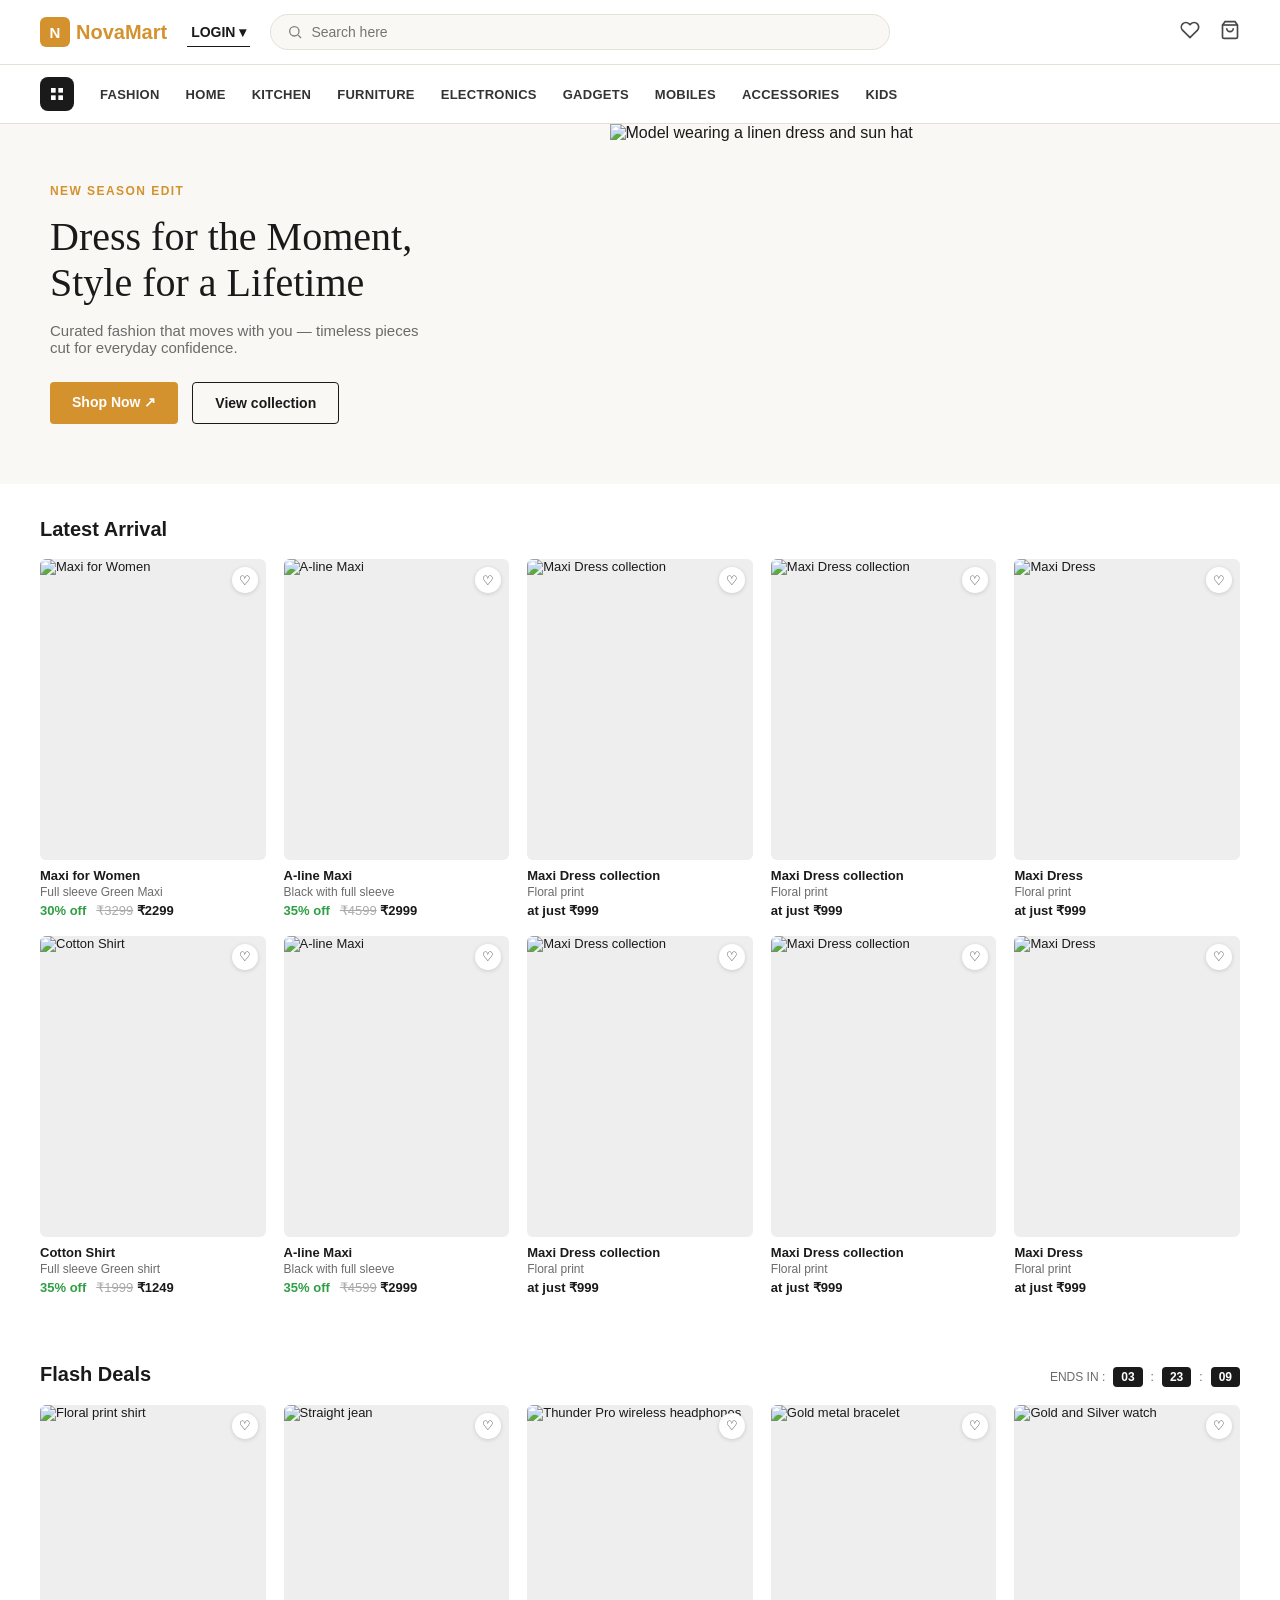
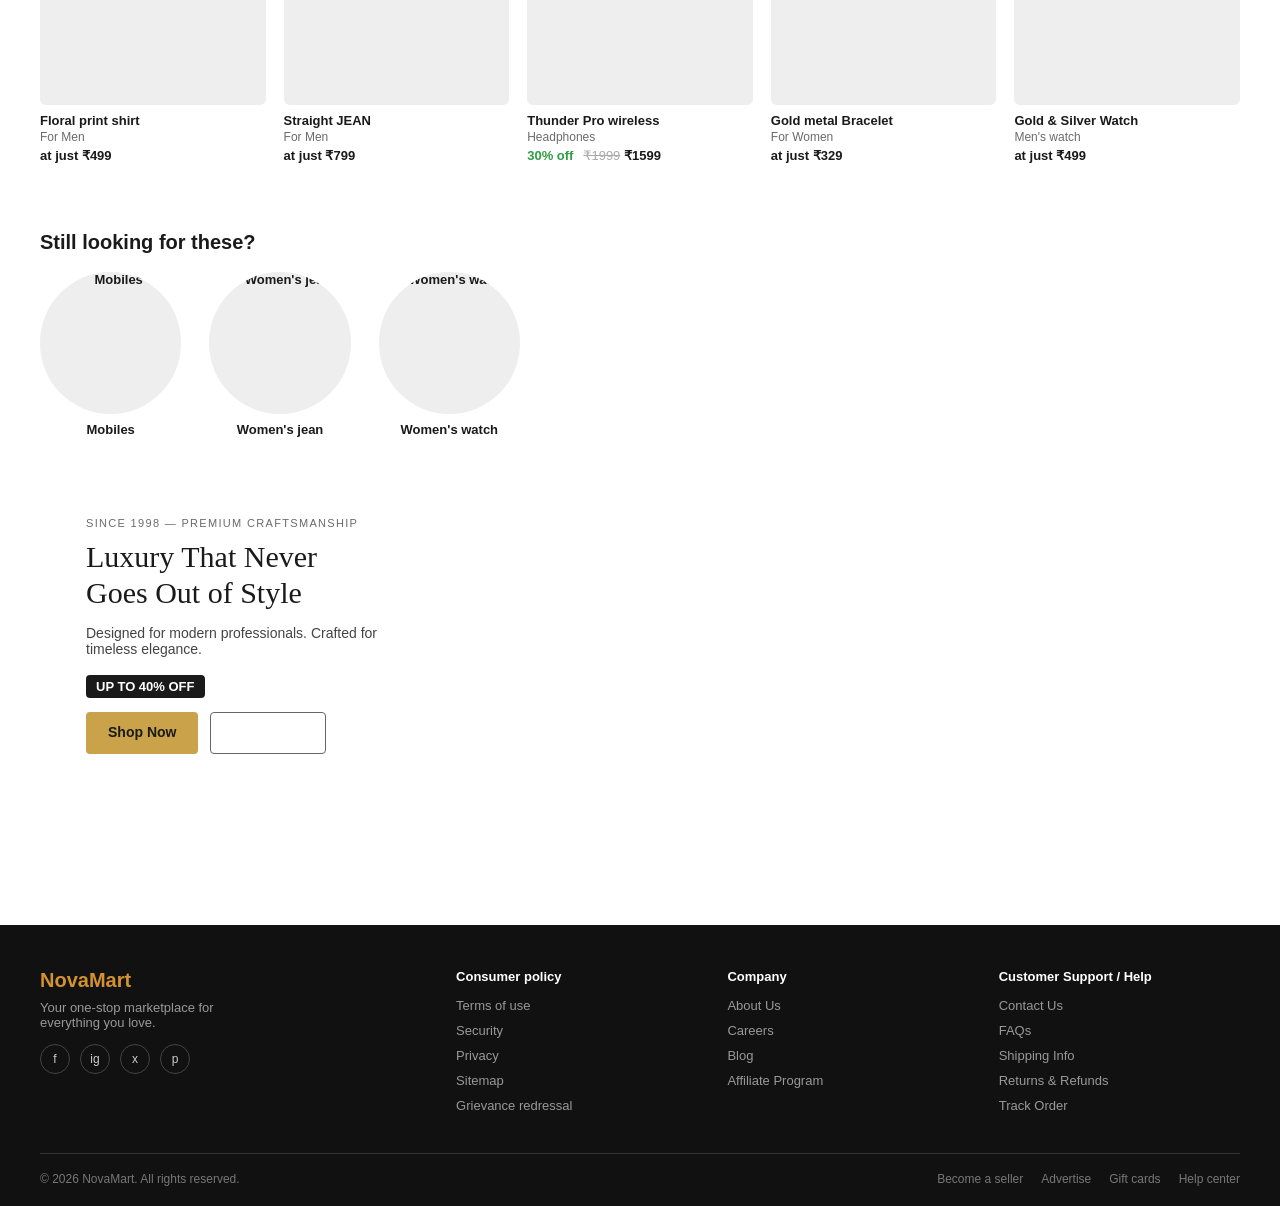
==== index.html @ b5a4a032 "Add files via upload" ====
<!DOCTYPE html>
<html lang="en">
<head>
<meta charset="UTF-8">
<title>NovaMart — Home</title>
<meta name="viewport" content="width=device-width, initial-scale=1.0">
<link rel="stylesheet" href="style.css">
</head>
<body>

<header>
  <div class="topbar">
    <a class="logo" href="index.html"><span class="mark">N</span> NovaMart</a>
    <a class="login-link">LOGIN ▾</a>
    <div class="search-bar">
      <svg width="16" height="16" viewBox="0 0 24 24" fill="none" stroke="currentColor" stroke-width="2"><circle cx="11" cy="11" r="7"/><line x1="21" y1="21" x2="16.65" y2="16.65"/></svg>
      <input type="text" placeholder="Search here">
    </div>
    <div class="icon-group">
      <a class="icon-btn" href="#"><svg viewBox="0 0 24 24" fill="none" stroke="currentColor" stroke-width="2"><path d="M20.8 4.6a5.5 5.5 0 0 0-7.8 0L12 5.6l-1-1a5.5 5.5 0 1 0-7.8 7.8l1 1L12 21l7.8-7.6 1-1a5.5 5.5 0 0 0 0-7.8z"/></svg></a>
      <a class="icon-btn" href="#"><svg viewBox="0 0 24 24" fill="none" stroke="currentColor" stroke-width="2"><path d="M6 2 3 6v14a2 2 0 0 0 2 2h14a2 2 0 0 0 2-2V6l-3-4Z"/><path d="M3 6h18"/><path d="M16 10a4 4 0 0 1-8 0"/></svg></a>
    </div>
  </div>
  <nav class="category-nav">
    <span class="grid-icon"><svg width="16" height="16" viewBox="0 0 24 24" fill="currentColor"><rect x="3" y="3" width="7" height="7"/><rect x="14" y="3" width="7" height="7"/><rect x="3" y="14" width="7" height="7"/><rect x="14" y="14" width="7" height="7"/></svg></span>
    <a href="category.html">FASHION</a>
    <a href="index.html">HOME</a>
    <a href="category.html">KITCHEN</a>
    <a href="category.html">FURNITURE</a>
    <a href="category.html">ELECTRONICS</a>
    <a href="category.html">GADGETS</a>
    <a href="category.html">MOBILES</a>
    <a href="category.html">ACCESSORIES</a>
    <a href="category.html">KIDS</a>
  </nav>
</header>

<section class="hero">
  <div class="hero-copy">
    <span class="hero-eyebrow">New Season Edit</span>
    <h1>Dress for the Moment,<br>Style for a Lifetime</h1>
    <p>Curated fashion that moves with you — timeless pieces cut for everyday confidence.</p>
    <div class="hero-ctas">
      <a class="btn-solid" href="category.html">Shop Now ↗</a>
      <a class="btn-outline" href="category.html">View collection</a>
    </div>
  </div>
  <div class="hero-image">
    <img src="images/hero.jpg" alt="Model wearing a linen dress and sun hat">
  </div>
</section>

<section class="section">
  <div class="section-head"><h2>Latest Arrival</h2></div>
  <div class="product-grid">
    <div class="product-card">
      <div class="product-thumb"><img src="images/maxi-green.jpg" alt="Maxi for Women"><span class="wishlist-dot">♡</span></div>
      <h3>Maxi for Women</h3>
      <p class="desc">Full sleeve Green Maxi</p>
      <p class="price"><span class="off">30% off</span><span class="strike">₹3299</span> ₹2299</p>
    </div>
    <div class="product-card">
      <div class="product-thumb"><img src="images/maxi-black.jpg" alt="A-line Maxi"><span class="wishlist-dot">♡</span></div>
      <h3>A-line Maxi</h3>
      <p class="desc">Black with full sleeve</p>
      <p class="price"><span class="off">35% off</span><span class="strike">₹4599</span> ₹2999</p>
    </div>
    <div class="product-card">
      <div class="product-thumb"><img src="images/maxi-blue-floral.jpg" alt="Maxi Dress collection"><span class="wishlist-dot">♡</span></div>
      <h3>Maxi Dress collection</h3>
      <p class="desc">Floral print</p>
      <p class="price">at just ₹999</p>
    </div>
    <div class="product-card">
      <div class="product-thumb"><img src="images/maxi-red-floral.jpg" alt="Maxi Dress collection"><span class="wishlist-dot">♡</span></div>
      <h3>Maxi Dress collection</h3>
      <p class="desc">Floral print</p>
      <p class="price">at just ₹999</p>
    </div>
    <div class="product-card">
      <div class="product-thumb"><img src="images/maxi-green.jpg" alt="Maxi Dress"><span class="wishlist-dot">♡</span></div>
      <h3>Maxi Dress</h3>
      <p class="desc">Floral print</p>
      <p class="price">at just ₹999</p>
    </div>
    <div class="product-card">
      <div class="product-thumb"><img src="images/cotton-shirt.jpg" alt="Cotton Shirt"><span class="wishlist-dot">♡</span></div>
      <h3>Cotton Shirt</h3>
      <p class="desc">Full sleeve Green shirt</p>
      <p class="price"><span class="off">35% off</span><span class="strike">₹1999</span> ₹1249</p>
    </div>
    <div class="product-card">
      <div class="product-thumb"><img src="images/maxi-mustard.jpg" alt="A-line Maxi"><span class="wishlist-dot">♡</span></div>
      <h3>A-line Maxi</h3>
      <p class="desc">Black with full sleeve</p>
      <p class="price"><span class="off">35% off</span><span class="strike">₹4599</span> ₹2999</p>
    </div>
    <div class="product-card">
      <div class="product-thumb"><img src="images/jeans-blue-1.jpg" alt="Maxi Dress collection"><span class="wishlist-dot">♡</span></div>
      <h3>Maxi Dress collection</h3>
      <p class="desc">Floral print</p>
      <p class="price">at just ₹999</p>
    </div>
    <div class="product-card">
      <div class="product-thumb"><img src="images/maxi-cream.jpg" alt="Maxi Dress collection"><span class="wishlist-dot">♡</span></div>
      <h3>Maxi Dress collection</h3>
      <p class="desc">Floral print</p>
      <p class="price">at just ₹999</p>
    </div>
    <div class="product-card">
      <div class="product-thumb"><img src="images/maxi-mustard.jpg" alt="Maxi Dress"><span class="wishlist-dot">♡</span></div>
      <h3>Maxi Dress</h3>
      <p class="desc">Floral print</p>
      <p class="price">at just ₹999</p>
    </div>
  </div>
</section>

<section class="section">
  <div class="section-head">
    <h2>Flash Deals</h2>
    <div class="timer-tag">ENDS IN : <b>03</b> : <b>23</b> : <b>09</b></div>
  </div>
  <div class="product-grid">
    <div class="product-card">
      <div class="product-thumb"><img src="images/shirt-men.jpg" alt="Floral print shirt"><span class="wishlist-dot">♡</span></div>
      <h3>Floral print shirt</h3>
      <p class="desc">For Men</p>
      <p class="price">at just ₹499</p>
    </div>
    <div class="product-card">
      <div class="product-thumb"><img src="images/jean-straight.jpg" alt="Straight jean"><span class="wishlist-dot">♡</span></div>
      <h3>Straight JEAN</h3>
      <p class="desc">For Men</p>
      <p class="price">at just ₹799</p>
    </div>
    <div class="product-card">
      <div class="product-thumb"><img src="images/headphones.jpg" alt="Thunder Pro wireless headphones"><span class="wishlist-dot">♡</span></div>
      <h3>Thunder Pro wireless</h3>
      <p class="desc">Headphones</p>
      <p class="price"><span class="off">30% off</span><span class="strike">₹1999</span> ₹1599</p>
    </div>
    <div class="product-card">
      <div class="product-thumb"><img src="images/bracelet-gold.jpg" alt="Gold metal bracelet"><span class="wishlist-dot">♡</span></div>
      <h3>Gold metal Bracelet</h3>
      <p class="desc">For Women</p>
      <p class="price">at just ₹329</p>
    </div>
    <div class="product-card">
      <div class="product-thumb"><img src="images/shirt-woman.jpg" alt="Gold and Silver watch"><span class="wishlist-dot">♡</span></div>
      <h3>Gold &amp; Silver Watch</h3>
      <p class="desc">Men's watch</p>
      <p class="price">at just ₹499</p>
    </div>
  </div>
</section>

<section class="section">
  <div class="section-head"><h2>Still looking for these?</h2></div>
  <div class="lookingfor-grid">
    <div class="lf-item"><div class="lf-thumb"><img src="images/lf-mobile.jpg" alt="Mobiles"></div>Mobiles</div>
    <div class="lf-item"><div class="lf-thumb"><img src="images/lf-jeans.jpg" alt="Women's jean"></div>Women's jean</div>
    <div class="lf-item"><div class="lf-thumb"><img src="images/lf-watch.jpg" alt="Women's watch"></div>Women's watch</div>
  </div>
</section>

<div class="promo-banner promo-photo-bg" style="background-image:url('images/promo-watch.jpg');">
  <div class="promo-copy promo-copy-dark">
    <div class="eyebrow">Since 1998 — Premium Craftsmanship</div>
    <h2>Luxury That Never<br>Goes Out of Style</h2>
    <p>Designed for modern professionals. Crafted for timeless elegance.</p>
    <span class="tag">UP TO 40% OFF</span>
    <div class="promo-ctas">
      <a class="btn-solid dark" href="category.html">Shop Now</a>
      <a class="btn-outline light dark-outline" href="category.html">View more</a>
    </div>
  </div>
</div>

<footer>
  <div class="footer-top">
    <div>
      <div class="footer-brand">NovaMart</div>
      <p>Your one-stop marketplace for everything you love.</p>
      <div class="social-row"><span>f</span><span>ig</span><span>x</span><span>p</span></div>
    </div>
    <div class="footer-col">
      <h4>Consumer policy</h4>
      <ul><li>Terms of use</li><li>Security</li><li>Privacy</li><li>Sitemap</li><li>Grievance redressal</li></ul>
    </div>
    <div class="footer-col">
      <h4>Company</h4>
      <ul><li>About Us</li><li>Careers</li><li>Blog</li><li>Affiliate Program</li></ul>
    </div>
    <div class="footer-col">
      <h4>Customer Support / Help</h4>
      <ul><li>Contact Us</li><li>FAQs</li><li>Shipping Info</li><li>Returns &amp; Refunds</li><li>Track Order</li></ul>
    </div>
  </div>
  <div class="footer-bottom">
    <span>© 2026 NovaMart. All rights reserved.</span>
    <div class="links"><span>Become a seller</span><span>Advertise</span><span>Gift cards</span><span>Help center</span></div>
  </div>
</footer>

</body>
</html>
---- style.css ----
/* NovaMart shared styles */
:root {
  --accent: #d4922f;
  --accent-dark: #b8791f;
  --ink: #1a1a1a;
  --footer-bg: #111111;
  --border: #e5e0d8;
  --cream: #faf8f5;
  --muted: #6b6b6b;
  --price-green: #2f9e44;
}

* { margin: 0; padding: 0; box-sizing: border-box; }

body {
  font-family: 'Helvetica Neue', Arial, sans-serif;
  color: var(--ink);
  background: #fff;
}

a { text-decoration: none; color: inherit; }
img { display: block; max-width: 100%; }
ul { list-style: none; }
button { font-family: inherit; cursor: pointer; border: none; background: none; }

/* ---------- Header ---------- */
.topbar {
  display: flex;
  align-items: center;
  gap: 20px;
  padding: 14px 40px;
  border-bottom: 1px solid var(--border);
}
.logo {
  display: flex;
  align-items: center;
  gap: 6px;
  font-weight: 700;
  font-size: 20px;
  color: var(--accent);
  white-space: nowrap;
}
.logo .mark {
  width: 30px;
  height: 30px;
  border-radius: 6px;
  background: var(--accent);
  color: #fff;
  display: flex;
  align-items: center;
  justify-content: center;
  font-size: 15px;
}
.login-link {
  font-size: 14px;
  font-weight: 600;
  white-space: nowrap;
  padding: 6px 4px;
  border-bottom: 1px solid var(--ink);
}
.search-bar {
  flex: 1;
  display: flex;
  align-items: center;
  background: var(--cream);
  border: 1px solid var(--border);
  border-radius: 22px;
  padding: 9px 16px;
  gap: 8px;
  max-width: 620px;
}
.search-bar input {
  border: none;
  background: transparent;
  outline: none;
  font-size: 14px;
  width: 100%;
  color: var(--muted);
}
.search-bar svg { flex-shrink: 0; opacity: .55; }
.location-pick {
  font-size: 12px;
  color: var(--muted);
  display: flex;
  align-items: center;
  gap: 4px;
  white-space: nowrap;
}
.icon-group {
  display: flex;
  align-items: center;
  gap: 20px;
  margin-left: auto;
}
.icon-btn { position: relative; opacity: .8; }
.icon-btn svg { width: 20px; height: 20px; }

.category-nav {
  display: flex;
  align-items: center;
  gap: 26px;
  padding: 12px 40px;
  border-bottom: 1px solid var(--border);
  font-size: 13px;
  font-weight: 600;
  letter-spacing: .02em;
  overflow-x: auto;
}
.category-nav .grid-icon {
  width: 34px;
  height: 34px;
  border-radius: 8px;
  background: var(--ink);
  color: #fff;
  display: flex;
  align-items: center;
  justify-content: center;
  flex-shrink: 0;
}
.category-nav a { white-space: nowrap; color: #333; }
.category-nav a:hover { color: var(--accent); }

/* ---------- Category header band (category page) ---------- */
.page-title-band {
  padding: 10px 40px;
  color: #999;
  font-size: 13px;
}
.category-nav.on-band { background: var(--accent); border-bottom: none; }
.category-nav.on-band a { color: #fff; }

/* ---------- Hero ---------- */
.hero {
  display: grid;
  grid-template-columns: 1fr 1.1fr;
  align-items: stretch;
  background: var(--cream);
}
.hero-copy {
  padding: 60px 50px;
  display: flex;
  flex-direction: column;
  justify-content: center;
  gap: 16px;
}
.hero-eyebrow {
  font-size: 12px;
  font-weight: 700;
  letter-spacing: .12em;
  color: var(--accent);
  text-transform: uppercase;
}
.hero-copy h1 {
  font-size: 40px;
  line-height: 1.15;
  font-weight: 500;
  font-family: Georgia, 'Times New Roman', serif;
}
.hero-copy p {
  color: var(--muted);
  font-size: 15px;
  max-width: 380px;
}
.hero-ctas { display: flex; gap: 14px; margin-top: 10px; }
.btn-solid {
  background: var(--accent);
  color: #fff;
  padding: 12px 22px;
  border-radius: 4px;
  font-size: 14px;
  font-weight: 600;
}
.btn-outline {
  border: 1px solid var(--ink);
  padding: 12px 22px;
  border-radius: 4px;
  font-size: 14px;
  font-weight: 600;
}
.hero-image { position: relative; overflow: hidden; }
.hero-image img { width: 100%; height: 100%; object-fit: cover; min-height: 340px; }

/* ---------- Sections ---------- */
.section { padding: 34px 40px; }
.section-head {
  display: flex;
  justify-content: space-between;
  align-items: baseline;
  margin-bottom: 18px;
}
.section-head h2 { font-size: 20px; font-weight: 700; }
.timer-tag {
  font-size: 12px;
  color: var(--muted);
  display: flex;
  gap: 8px;
  align-items: center;
}
.timer-tag b {
  background: var(--ink);
  color: #fff;
  padding: 3px 8px;
  border-radius: 4px;
  font-size: 12px;
}

.product-grid {
  display: grid;
  grid-template-columns: repeat(5, 1fr);
  gap: 18px;
}
.product-card { font-size: 13px; }
.product-thumb {
  position: relative;
  aspect-ratio: 3/4;
  border-radius: 6px;
  overflow: hidden;
  background: #eee;
  margin-bottom: 8px;
}
.product-thumb img { width: 100%; height: 100%; object-fit: cover; }
.wishlist-dot {
  position: absolute;
  top: 8px;
  right: 8px;
  width: 26px;
  height: 26px;
  border-radius: 50%;
  background: #fff;
  display: flex;
  align-items: center;
  justify-content: center;
  box-shadow: 0 1px 4px rgba(0,0,0,.15);
}
.product-card h3 { font-size: 13px; font-weight: 700; margin-bottom: 2px; }
.product-card .desc { color: var(--muted); font-size: 12px; margin-bottom: 4px; }
.product-card .price { font-size: 13px; font-weight: 700; }
.product-card .price .off { color: var(--price-green); font-weight: 700; margin-right: 6px; }
.product-card .price .strike { color: #aaa; text-decoration: line-through; font-weight: 400; margin-left: 4px; }

.lookingfor-grid {
  display: grid;
  grid-template-columns: repeat(3, 1fr);
  gap: 28px;
  max-width: 480px;
}
.lookingfor-grid .lf-item { text-align: center; font-size: 13px; font-weight: 600; }
.lookingfor-grid .lf-thumb {
  aspect-ratio: 1;
  border-radius: 50%;
  overflow: hidden;
  background: #eee;
  margin-bottom: 8px;
}
.lookingfor-grid .lf-thumb img { width: 100%; height: 100%; object-fit: cover; }

/* promo banner */
.promo-banner {
  background: linear-gradient(120deg, #2b2b2b, #1a1a1a);
  color: #fff;
  display: grid;
  grid-template-columns: 1fr 1fr;
  align-items: center;
  margin: 0 40px 34px;
  border-radius: 8px;
  overflow: hidden;
}
.promo-copy { padding: 46px; }
.promo-copy .eyebrow { font-size: 11px; color: #c9a24a; letter-spacing: .12em; text-transform: uppercase; margin-bottom: 10px; }
.promo-copy h2 { font-family: Georgia, serif; font-size: 30px; font-weight: 400; line-height: 1.2; margin-bottom: 14px; }
.promo-copy p { color: #bbb; font-size: 14px; margin-bottom: 18px; max-width: 320px; }
.promo-copy .tag { display: inline-block; background: #c9a24a; color: #1a1a1a; font-weight: 700; font-size: 13px; padding: 4px 10px; border-radius: 4px; margin-bottom: 14px; }
.promo-ctas { display: flex; gap: 12px; }
.btn-solid.dark { background: #c9a24a; color: #1a1a1a; }
.btn-outline.light { border-color: #666; color: #fff; }
.promo-image img { width: 100%; height: 100%; object-fit: cover; min-height: 320px; }

.promo-photo-bg {
  display: block;
  background-size: cover;
  background-position: center;
  min-height: 420px;
  position: relative;
}
.promo-copy-dark {
  padding: 46px;
  max-width: 480px;
  color: #1a1a1a;
}
.promo-copy-dark .eyebrow { color: #6b6b6b; }
.promo-copy-dark p { color: #444; }
.promo-copy-dark .tag { background: var(--ink); color: #fff; }
.dark-outline { border-color: var(--ink); color: var(--ink); }

/* ---------- Footer ---------- */
footer {
  background: var(--footer-bg);
  color: #ccc;
  padding: 44px 40px 20px;
}
.footer-top {
  display: grid;
  grid-template-columns: 1.6fr 1fr 1fr 1fr;
  gap: 30px;
  padding-bottom: 30px;
  border-bottom: 1px solid #333;
}
.footer-brand { font-weight: 700; font-size: 20px; color: var(--accent); margin-bottom: 8px; }
.footer-top p { font-size: 13px; color: #999; max-width: 220px; margin-bottom: 14px; }
.social-row { display: flex; gap: 10px; }
.social-row span {
  width: 30px; height: 30px; border-radius: 50%;
  border: 1px solid #444;
  display: flex; align-items: center; justify-content: center;
  font-size: 12px;
}
.footer-col h4 { font-size: 13px; margin-bottom: 14px; color: #fff; }
.footer-col ul li { font-size: 13px; color: #999; margin-bottom: 10px; }
.footer-bottom {
  display: flex;
  justify-content: space-between;
  padding-top: 18px;
  font-size: 12px;
  color: #777;
  flex-wrap: wrap;
  gap: 10px;
}
.footer-bottom .links { display: flex; gap: 18px; }

/* ---------- Category page grid ---------- */
.cat-icon-grid {
  display: grid;
  grid-template-columns: repeat(6, 1fr);
  gap: 24px;
  text-align: center;
}
.cat-icon-grid .ci-thumb {
  width: 74px; height: 74px; border-radius: 50%;
  overflow: hidden; background: #eee; margin: 0 auto 10px;
}
.cat-icon-grid .ci-thumb img { width: 100%; height: 100%; object-fit: cover; }
.cat-icon-grid span { font-size: 13px; font-weight: 600; }

.launch-grid {
  display: grid;
  grid-template-columns: repeat(6, 1fr);
  gap: 16px;
}
.launch-card { border-radius: 8px; overflow: hidden; background: #eee; aspect-ratio: 3/4.2; position: relative; }
.launch-card img { width: 100%; height: 100%; object-fit: cover; }
.launch-card .label { position: absolute; bottom: 0; left: 0; right: 0; padding: 10px; background: linear-gradient(0deg, rgba(0,0,0,.6), transparent); color: #fff; font-size: 11px; }

.brand-grid { display: grid; grid-template-columns: repeat(3, 1fr); gap: 20px; }
.brand-card { border-radius: 8px; overflow: hidden; background: #f2f2f2; padding: 20px; display: flex; align-items: center; gap: 14px; }
.brand-card img { width: 70px; height: 70px; object-fit: contain; }
.brand-card .bname { font-weight: 700; font-size: 13px; }
.brand-card .btag { font-size: 12px; color: var(--muted); }

/* ---------- Product page ---------- */
.breadcrumb { padding: 14px 40px 0; font-size: 12px; color: var(--muted); }
.product-detail {
  display: grid;
  grid-template-columns: 1fr 1fr 300px;
  gap: 36px;
  padding: 24px 40px;
}
.gallery-main { aspect-ratio: 4/5; border-radius: 8px; overflow: hidden; background: #eee; margin-bottom: 10px; }
.gallery-main img { width: 100%; height: 100%; object-fit: cover; }
.gallery-thumbs { display: flex; gap: 8px; }
.gallery-thumbs div { width: 60px; height: 60px; border-radius: 6px; overflow: hidden; background: #eee; border: 1px solid var(--border); }
.gallery-thumbs img { width: 100%; height: 100%; object-fit: cover; }

.pd-info h1 { font-size: 20px; font-weight: 700; margin-bottom: 12px; line-height: 1.4; }
.pd-attrs { display: flex; gap: 40px; margin-bottom: 16px; font-size: 13px; }
.pd-attrs div span { display: block; color: var(--muted); font-size: 12px; margin-bottom: 4px; }
.size-row { display: flex; gap: 8px; margin: 14px 0; }
.size-row button {
  width: 36px; height: 36px; border-radius: 50%;
  border: 1px solid var(--border); font-size: 12px; font-weight: 600;
}
.size-row button.active { background: var(--ink); color: #fff; border-color: var(--ink); }
.pd-price { font-size: 22px; font-weight: 700; margin: 14px 0; }
.pd-rating { display: inline-flex; align-items: center; gap: 6px; background: #eafbea; color: var(--price-green); font-weight: 700; font-size: 13px; padding: 4px 10px; border-radius: 4px; margin-bottom: 16px; }
.pd-details-table { font-size: 13px; margin-top: 16px; }
.pd-details-table div { display: flex; justify-content: space-between; padding: 7px 0; border-bottom: 1px solid var(--border); color: var(--muted); }
.pd-details-table div b { color: var(--ink); font-weight: 600; }

.seller-card { border: 1px solid var(--border); border-radius: 8px; padding: 16px; }
.seller-card .sname { font-weight: 700; font-size: 14px; margin-bottom: 4px; }
.seller-card .sbadge { font-size: 11px; background: var(--cream); color: var(--accent); padding: 2px 8px; border-radius: 10px; margin-left: 6px; }
.seller-stats { display: flex; justify-content: space-between; margin: 12px 0; font-size: 12px; text-align: center; }
.seller-stats div b { display: block; font-size: 14px; }
.review-bars { margin: 12px 0; }
.review-bars .rb-row { display: flex; align-items: center; gap: 8px; font-size: 11px; margin-bottom: 4px; }
.review-bars .rb-track { flex: 1; height: 5px; background: #eee; border-radius: 3px; overflow: hidden; }
.review-bars .rb-fill { height: 100%; background: var(--accent); }
.buy-buttons { display: flex; flex-direction: column; gap: 10px; margin-top: 14px; }
.buy-buttons button { padding: 12px; border-radius: 4px; font-weight: 700; font-size: 14px; }
.buy-buttons .cart-btn { background: var(--accent); color: #fff; }
.buy-buttons .buy-btn { border: 1px solid var(--ink); }

.related-scroll { display: grid; grid-template-columns: repeat(5, 1fr); gap: 18px; }

@media (max-width: 900px) {
  .hero { grid-template-columns: 1fr; }
  .product-grid, .launch-grid, .related-scroll { grid-template-columns: repeat(2, 1fr); }
  .cat-icon-grid { grid-template-columns: repeat(3, 1fr); }
  .product-detail { grid-template-columns: 1fr; }
  .footer-top { grid-template-columns: 1fr 1fr; }
}
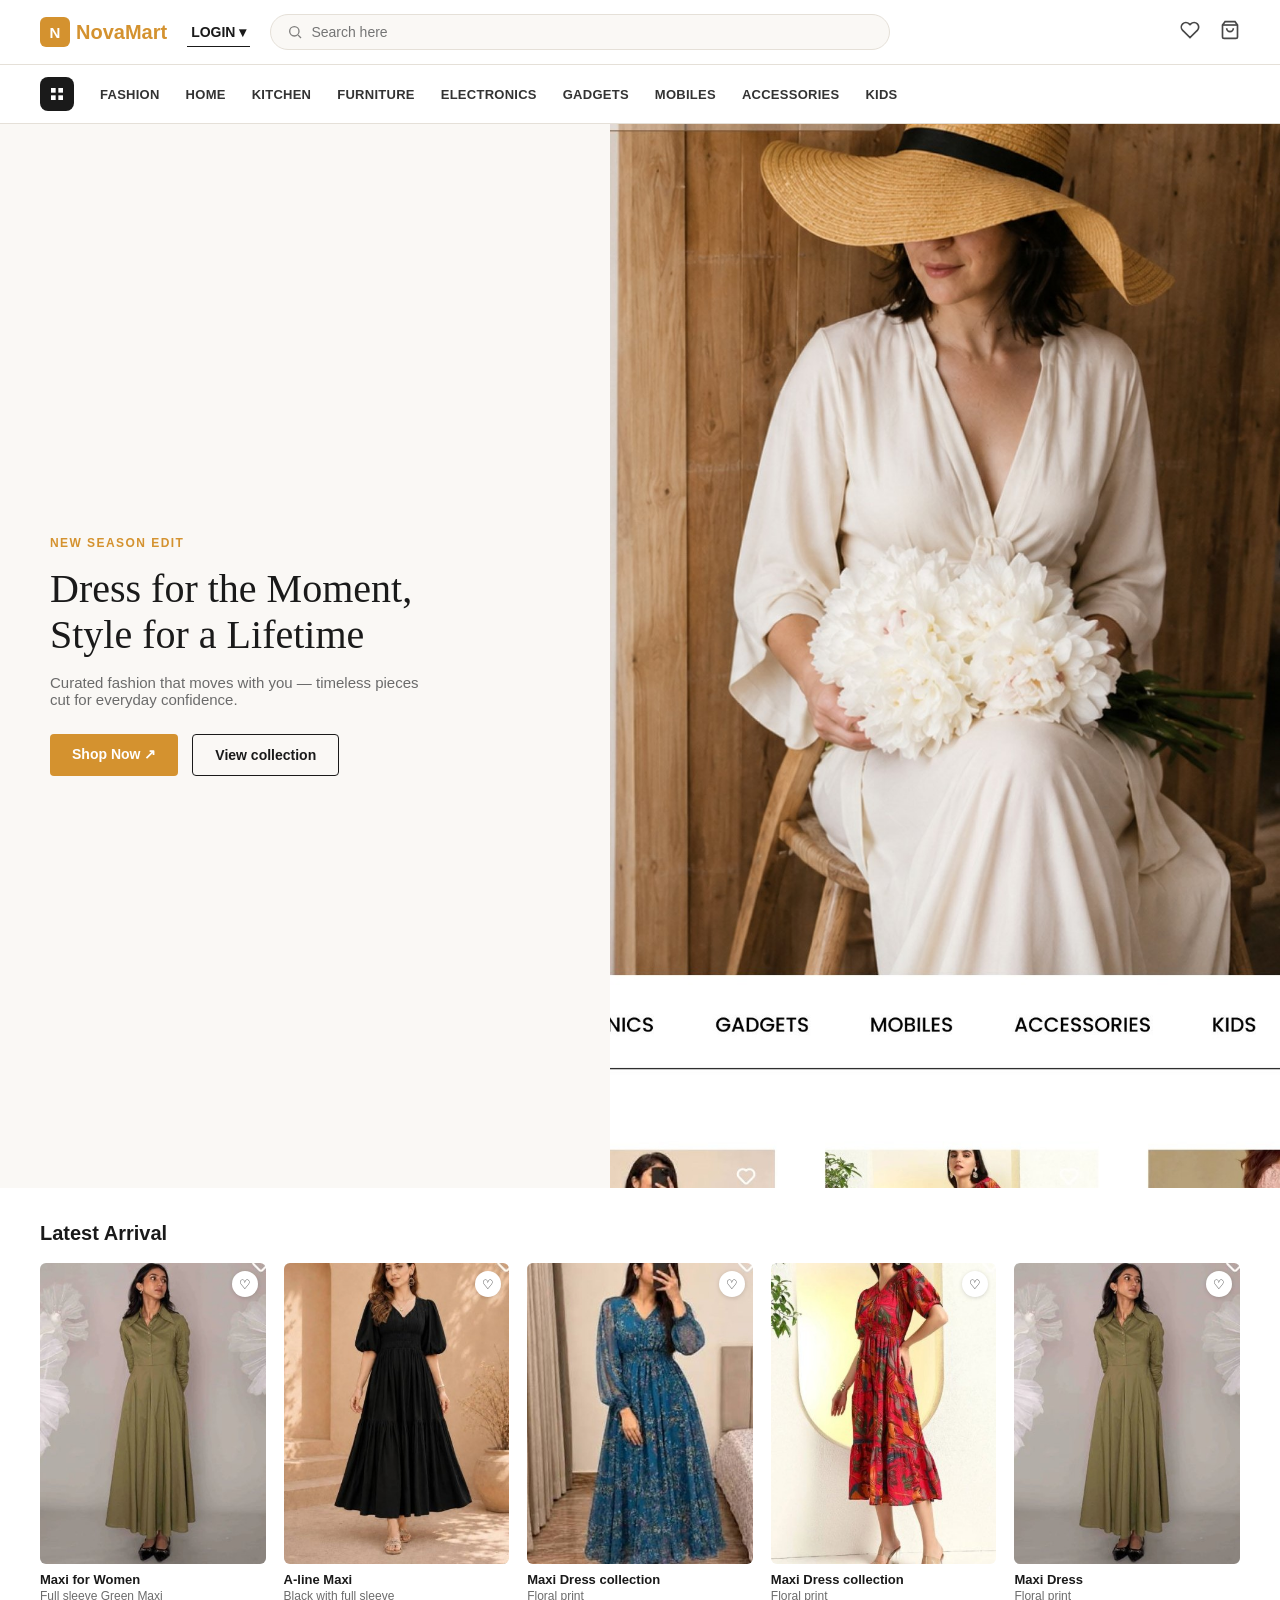
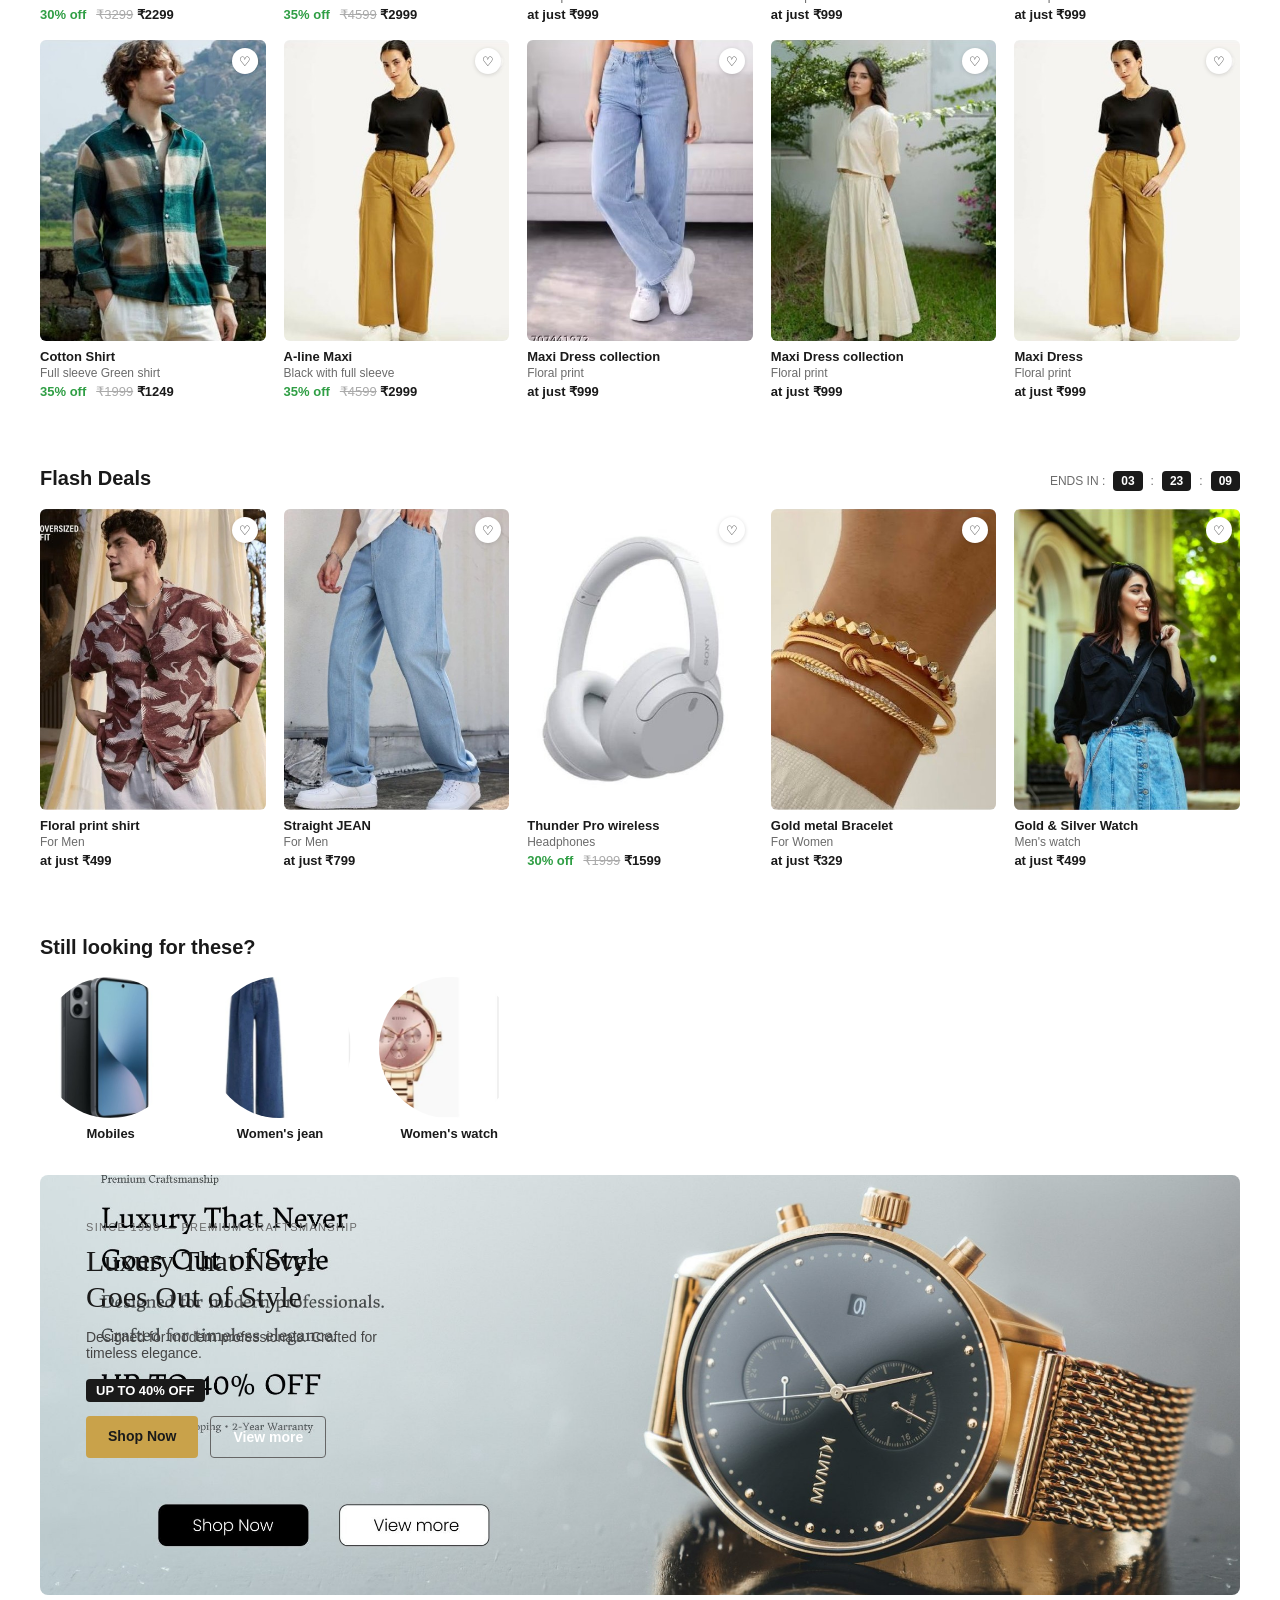
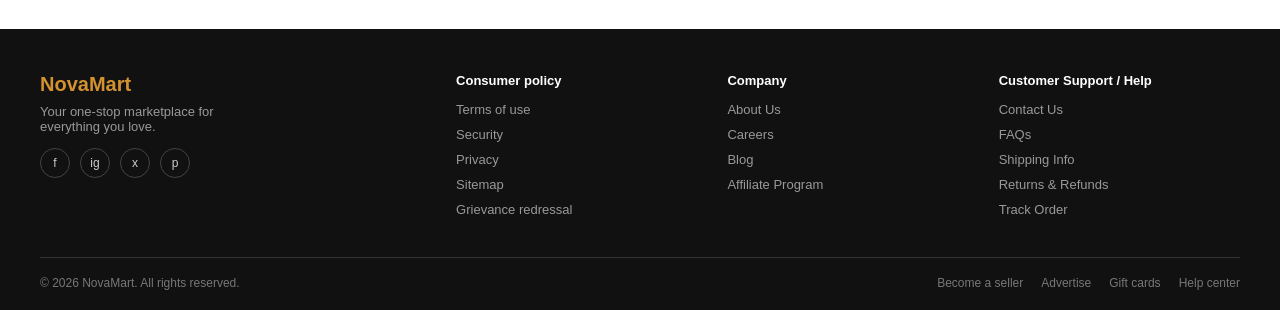
==== commit 4b00cf34: "fix image paths" ====
--- a/index.html
+++ b/index.html
@@ -46,7 +46,7 @@
     </div>
   </div>
   <div class="hero-image">
-    <img src="images/hero.jpg" alt="Model wearing a linen dress and sun hat">
+    <img src="hero.jpg" alt="Model wearing a linen dress and sun hat">
   </div>
 </section>
 
@@ -54,61 +54,61 @@
   <div class="section-head"><h2>Latest Arrival</h2></div>
   <div class="product-grid">
     <div class="product-card">
-      <div class="product-thumb"><img src="images/maxi-green.jpg" alt="Maxi for Women"><span class="wishlist-dot">♡</span></div>
+      <div class="product-thumb"><img src="maxi-green.jpg" alt="Maxi for Women"><span class="wishlist-dot">♡</span></div>
       <h3>Maxi for Women</h3>
       <p class="desc">Full sleeve Green Maxi</p>
       <p class="price"><span class="off">30% off</span><span class="strike">₹3299</span> ₹2299</p>
     </div>
     <div class="product-card">
-      <div class="product-thumb"><img src="images/maxi-black.jpg" alt="A-line Maxi"><span class="wishlist-dot">♡</span></div>
+      <div class="product-thumb"><img src="maxi-black.jpg" alt="A-line Maxi"><span class="wishlist-dot">♡</span></div>
       <h3>A-line Maxi</h3>
       <p class="desc">Black with full sleeve</p>
       <p class="price"><span class="off">35% off</span><span class="strike">₹4599</span> ₹2999</p>
     </div>
     <div class="product-card">
-      <div class="product-thumb"><img src="images/maxi-blue-floral.jpg" alt="Maxi Dress collection"><span class="wishlist-dot">♡</span></div>
-      <h3>Maxi Dress collection</h3>
-      <p class="desc">Floral print</p>
-      <p class="price">at just ₹999</p>
-    </div>
-    <div class="product-card">
-      <div class="product-thumb"><img src="images/maxi-red-floral.jpg" alt="Maxi Dress collection"><span class="wishlist-dot">♡</span></div>
-      <h3>Maxi Dress collection</h3>
-      <p class="desc">Floral print</p>
-      <p class="price">at just ₹999</p>
-    </div>
-    <div class="product-card">
-      <div class="product-thumb"><img src="images/maxi-green.jpg" alt="Maxi Dress"><span class="wishlist-dot">♡</span></div>
+      <div class="product-thumb"><img src="maxi-blue-floral.jpg" alt="Maxi Dress collection"><span class="wishlist-dot">♡</span></div>
+      <h3>Maxi Dress collection</h3>
+      <p class="desc">Floral print</p>
+      <p class="price">at just ₹999</p>
+    </div>
+    <div class="product-card">
+      <div class="product-thumb"><img src="maxi-red-floral.jpg" alt="Maxi Dress collection"><span class="wishlist-dot">♡</span></div>
+      <h3>Maxi Dress collection</h3>
+      <p class="desc">Floral print</p>
+      <p class="price">at just ₹999</p>
+    </div>
+    <div class="product-card">
+      <div class="product-thumb"><img src="maxi-green.jpg" alt="Maxi Dress"><span class="wishlist-dot">♡</span></div>
       <h3>Maxi Dress</h3>
       <p class="desc">Floral print</p>
       <p class="price">at just ₹999</p>
     </div>
     <div class="product-card">
-      <div class="product-thumb"><img src="images/cotton-shirt.jpg" alt="Cotton Shirt"><span class="wishlist-dot">♡</span></div>
+      <div class="product-thumb"><img src="cotton-shirt.jpg" alt="Cotton Shirt"><span class="wishlist-dot">♡</span></div>
       <h3>Cotton Shirt</h3>
       <p class="desc">Full sleeve Green shirt</p>
       <p class="price"><span class="off">35% off</span><span class="strike">₹1999</span> ₹1249</p>
     </div>
     <div class="product-card">
-      <div class="product-thumb"><img src="images/maxi-mustard.jpg" alt="A-line Maxi"><span class="wishlist-dot">♡</span></div>
+      <div class="product-thumb"><img src="maxi-mustard.jpg" alt="A-line Maxi"><span class="wishlist-dot">♡</span></div>
       <h3>A-line Maxi</h3>
       <p class="desc">Black with full sleeve</p>
       <p class="price"><span class="off">35% off</span><span class="strike">₹4599</span> ₹2999</p>
     </div>
     <div class="product-card">
-      <div class="product-thumb"><img src="images/jeans-blue-1.jpg" alt="Maxi Dress collection"><span class="wishlist-dot">♡</span></div>
-      <h3>Maxi Dress collection</h3>
-      <p class="desc">Floral print</p>
-      <p class="price">at just ₹999</p>
-    </div>
-    <div class="product-card">
-      <div class="product-thumb"><img src="images/maxi-cream.jpg" alt="Maxi Dress collection"><span class="wishlist-dot">♡</span></div>
-      <h3>Maxi Dress collection</h3>
-      <p class="desc">Floral print</p>
-      <p class="price">at just ₹999</p>
-    </div>
-    <div class="product-card">
-      <div class="product-thumb"><img src="images/maxi-mustard.jpg" alt="Maxi Dress"><span class="wishlist-dot">♡</span></div>
+      <div class="product-thumb"><img src="jeans-blue-1.jpg" alt="Maxi Dress collection"><span class="wishlist-dot">♡</span></div>
+      <h3>Maxi Dress collection</h3>
+      <p class="desc">Floral print</p>
+      <p class="price">at just ₹999</p>
+    </div>
+    <div class="product-card">
+      <div class="product-thumb"><img src="maxi-cream.jpg" alt="Maxi Dress collection"><span class="wishlist-dot">♡</span></div>
+      <h3>Maxi Dress collection</h3>
+      <p class="desc">Floral print</p>
+      <p class="price">at just ₹999</p>
+    </div>
+    <div class="product-card">
+      <div class="product-thumb"><img src="maxi-mustard.jpg" alt="Maxi Dress"><span class="wishlist-dot">♡</span></div>
       <h3>Maxi Dress</h3>
       <p class="desc">Floral print</p>
       <p class="price">at just ₹999</p>
@@ -123,31 +123,31 @@
   </div>
   <div class="product-grid">
     <div class="product-card">
-      <div class="product-thumb"><img src="images/shirt-men.jpg" alt="Floral print shirt"><span class="wishlist-dot">♡</span></div>
+      <div class="product-thumb"><img src="shirt-men.jpg" alt="Floral print shirt"><span class="wishlist-dot">♡</span></div>
       <h3>Floral print shirt</h3>
       <p class="desc">For Men</p>
       <p class="price">at just ₹499</p>
     </div>
     <div class="product-card">
-      <div class="product-thumb"><img src="images/jean-straight.jpg" alt="Straight jean"><span class="wishlist-dot">♡</span></div>
+      <div class="product-thumb"><img src="jean-straight.jpg" alt="Straight jean"><span class="wishlist-dot">♡</span></div>
       <h3>Straight JEAN</h3>
       <p class="desc">For Men</p>
       <p class="price">at just ₹799</p>
     </div>
     <div class="product-card">
-      <div class="product-thumb"><img src="images/headphones.jpg" alt="Thunder Pro wireless headphones"><span class="wishlist-dot">♡</span></div>
+      <div class="product-thumb"><img src="headphones.jpg" alt="Thunder Pro wireless headphones"><span class="wishlist-dot">♡</span></div>
       <h3>Thunder Pro wireless</h3>
       <p class="desc">Headphones</p>
       <p class="price"><span class="off">30% off</span><span class="strike">₹1999</span> ₹1599</p>
     </div>
     <div class="product-card">
-      <div class="product-thumb"><img src="images/bracelet-gold.jpg" alt="Gold metal bracelet"><span class="wishlist-dot">♡</span></div>
+      <div class="product-thumb"><img src="bracelet-gold.jpg" alt="Gold metal bracelet"><span class="wishlist-dot">♡</span></div>
       <h3>Gold metal Bracelet</h3>
       <p class="desc">For Women</p>
       <p class="price">at just ₹329</p>
     </div>
     <div class="product-card">
-      <div class="product-thumb"><img src="images/shirt-woman.jpg" alt="Gold and Silver watch"><span class="wishlist-dot">♡</span></div>
+      <div class="product-thumb"><img src="shirt-woman.jpg" alt="Gold and Silver watch"><span class="wishlist-dot">♡</span></div>
       <h3>Gold &amp; Silver Watch</h3>
       <p class="desc">Men's watch</p>
       <p class="price">at just ₹499</p>
@@ -158,13 +158,13 @@
 <section class="section">
   <div class="section-head"><h2>Still looking for these?</h2></div>
   <div class="lookingfor-grid">
-    <div class="lf-item"><div class="lf-thumb"><img src="images/lf-mobile.jpg" alt="Mobiles"></div>Mobiles</div>
-    <div class="lf-item"><div class="lf-thumb"><img src="images/lf-jeans.jpg" alt="Women's jean"></div>Women's jean</div>
-    <div class="lf-item"><div class="lf-thumb"><img src="images/lf-watch.jpg" alt="Women's watch"></div>Women's watch</div>
-  </div>
-</section>
-
-<div class="promo-banner promo-photo-bg" style="background-image:url('images/promo-watch.jpg');">
+    <div class="lf-item"><div class="lf-thumb"><img src="lf-mobile.jpg" alt="Mobiles"></div>Mobiles</div>
+    <div class="lf-item"><div class="lf-thumb"><img src="lf-jeans.jpg" alt="Women's jean"></div>Women's jean</div>
+    <div class="lf-item"><div class="lf-thumb"><img src="lf-watch.jpg" alt="Women's watch"></div>Women's watch</div>
+  </div>
+</section>
+
+<div class="promo-banner promo-photo-bg" style="background-image:url('promo-watch.jpg');">
   <div class="promo-copy promo-copy-dark">
     <div class="eyebrow">Since 1998 — Premium Craftsmanship</div>
     <h2>Luxury That Never<br>Goes Out of Style</h2>
